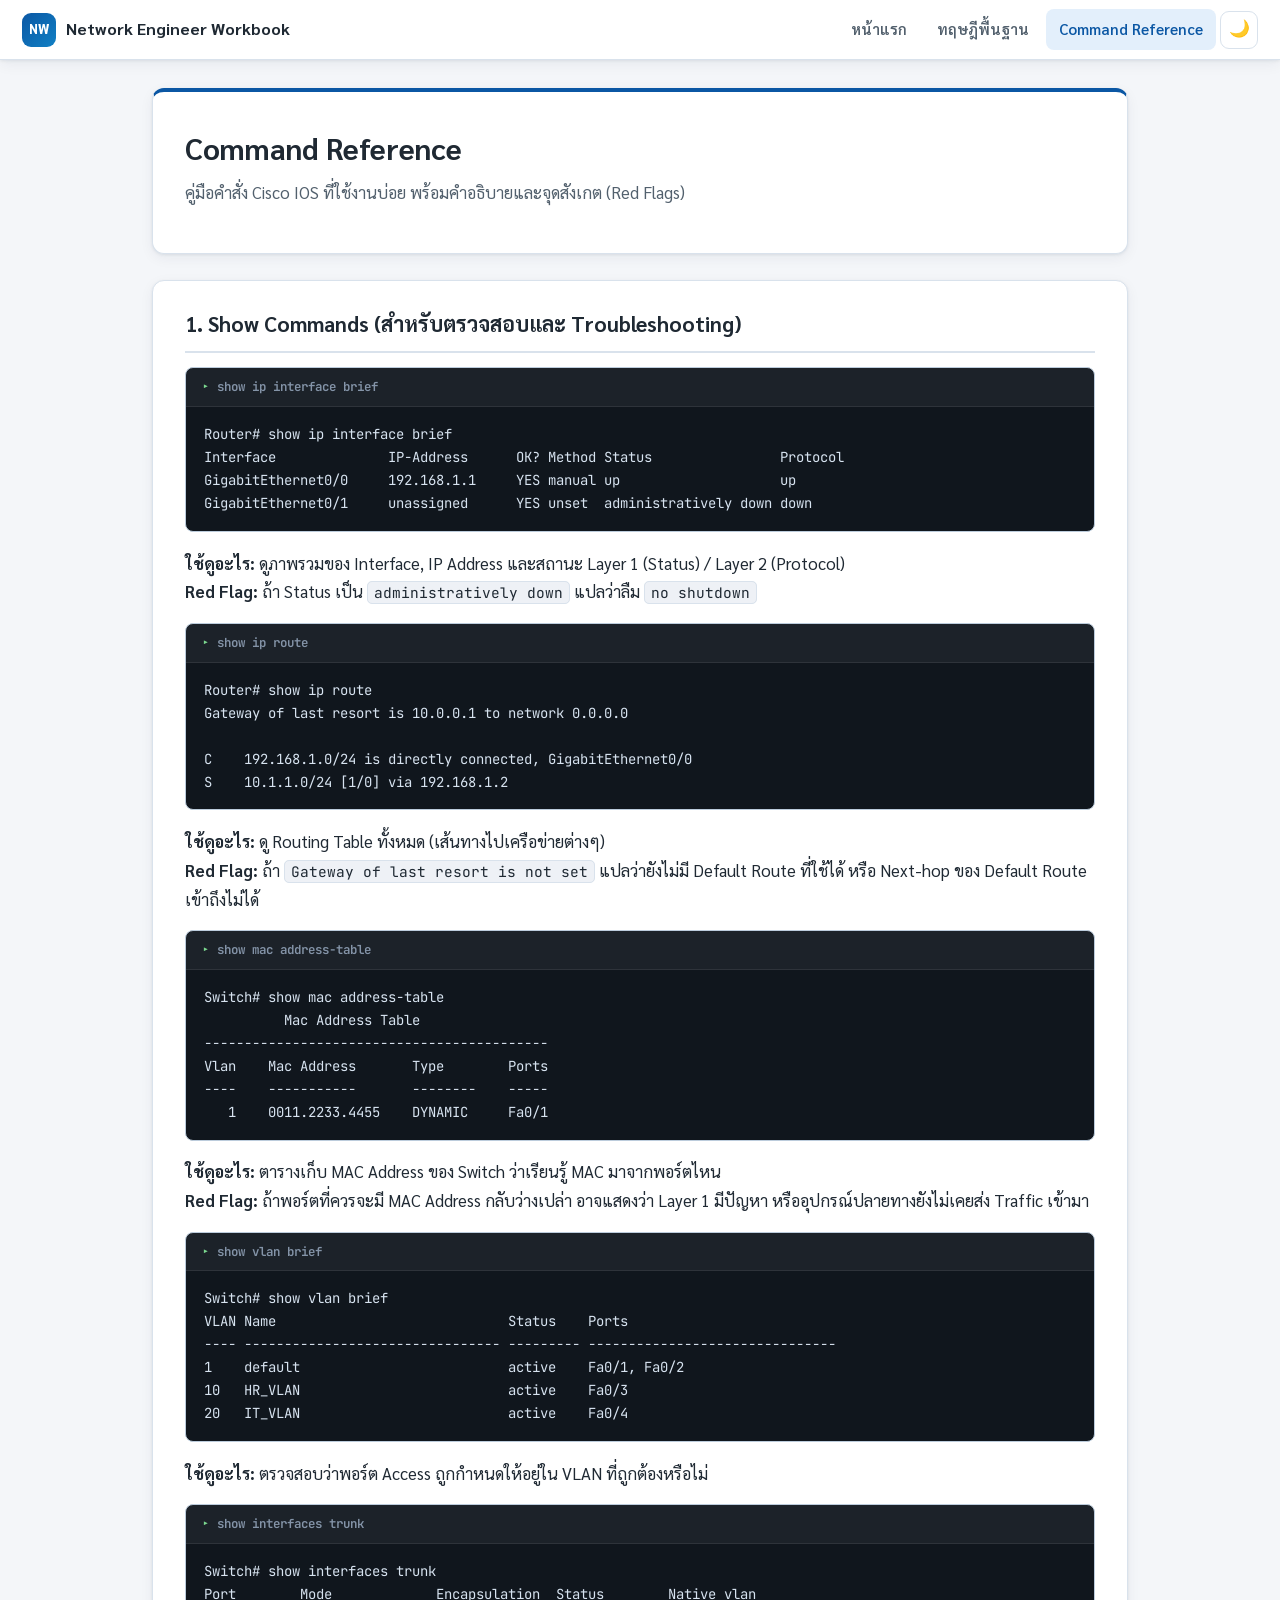
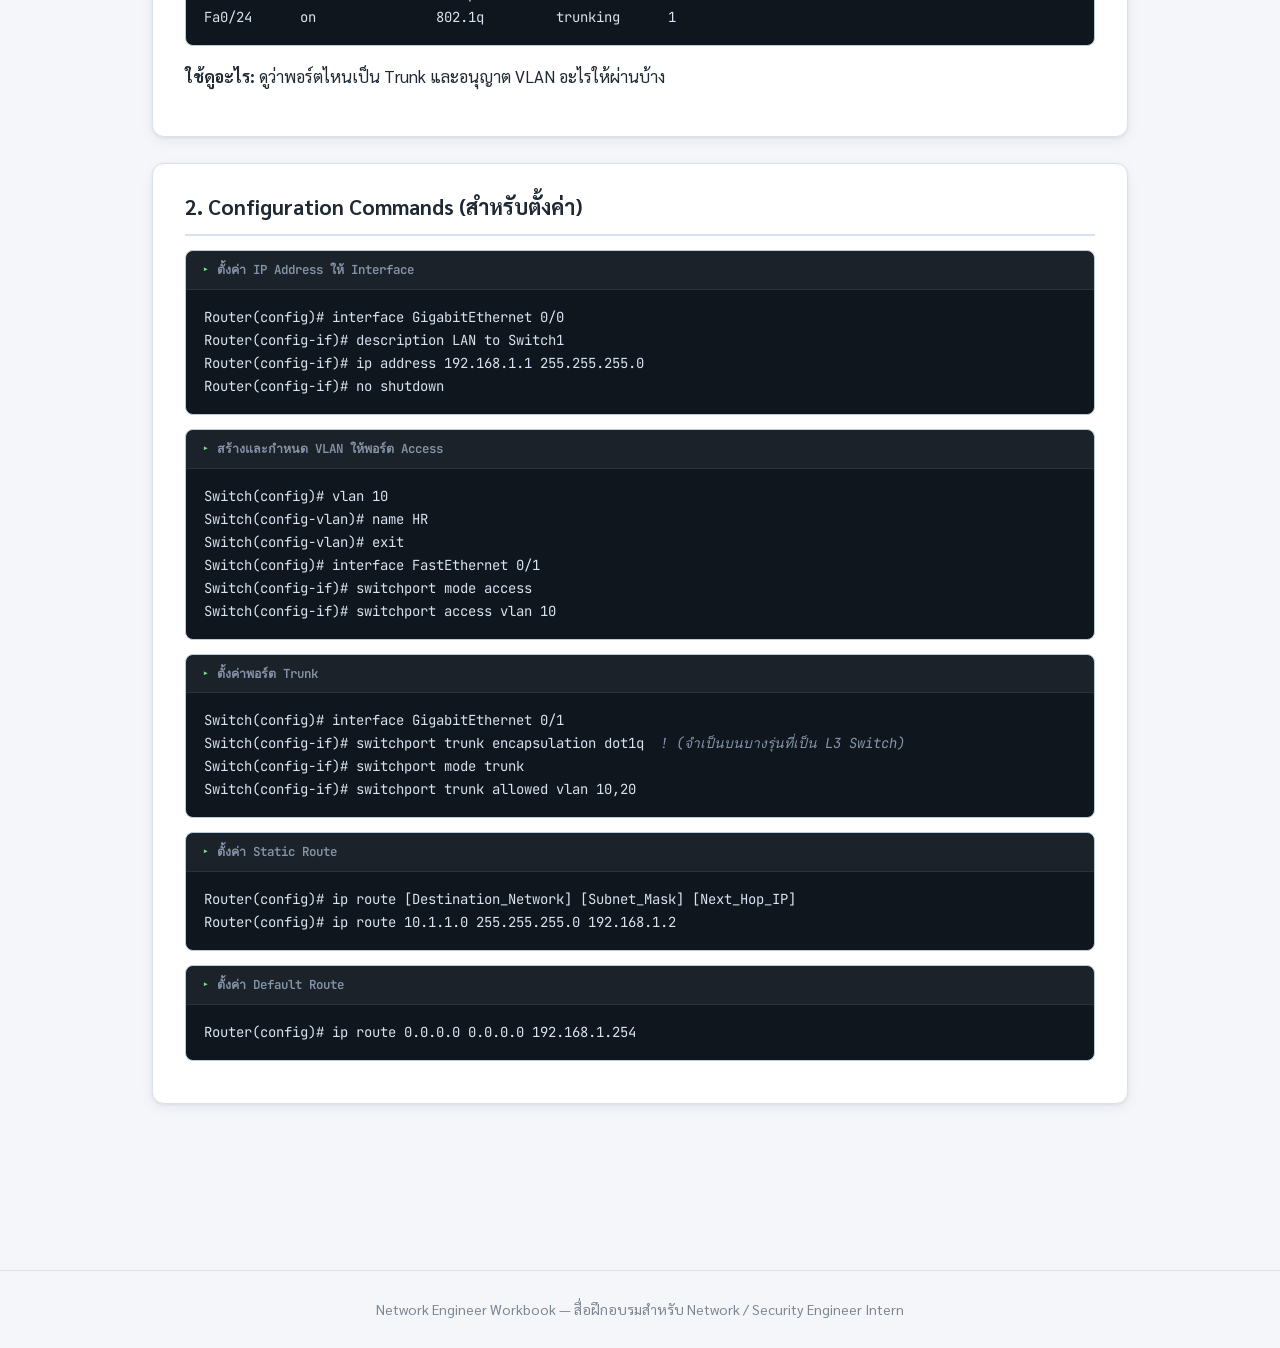
==== commands.html @ 15433c7e "feat: complete all 10 labs, fundamentals, and command reference pages" ====
<!DOCTYPE html>
<html lang="th">
<head>
  <meta charset="UTF-8">
  <meta name="viewport" content="width=device-width, initial-scale=1.0">
  <title>Command Reference | Network Engineer Workbook</title>
  <meta name="description" content="คู่มือคำสั่ง Cisco IOS ที่ใช้บ่อย">
  <link rel="preconnect" href="https://fonts.googleapis.com">
  <link rel="preconnect" href="https://fonts.gstatic.com" crossorigin>
  <link href="https://fonts.googleapis.com/css2?family=Sarabun:wght@400;500;600;700;800&family=JetBrains+Mono:wght@400;700&display=swap" rel="stylesheet">
  <link rel="stylesheet" href="assets/css/style.css">
  <link rel="icon" href="data:image/svg+xml,<svg xmlns=%22http://www.w3.org/2000/svg%22 viewBox=%220 0 100 100%22><text y=%22.9em%22 font-size=%2290%22>🌐</text></svg>">
</head>
<body data-page="commands">

  <header class="topbar">
    <a class="brand" href="index.html">
      <span class="brand-badge">NW</span>
      <span>Network Engineer Workbook</span>
    </a>
    <nav>
      <a href="index.html">หน้าแรก</a>
      <a href="fundamentals.html">ทฤษฎีพื้นฐาน</a>
      <a href="commands.html" class="active">Command Reference</a>
      <button class="theme-toggle" type="button" aria-label="สลับโหมดสว่าง/มืด">🌙</button>
    </nav>
  </header>

  <div class="layout single">
    <main class="content">
      <header class="lab-header">
        <h1>Command Reference</h1>
        <p class="lab-sub">คู่มือคำสั่ง Cisco IOS ที่ใช้งานบ่อย พร้อมคำอธิบายและจุดสังเกต (Red Flags)</p>
      </header>

      <section class="section-card">
        <h2>1. Show Commands (สำหรับตรวจสอบและ Troubleshooting)</h2>
        
        <div class="cli">
          <div class="cli-title">show ip interface brief</div>
<pre>Router# show ip interface brief
Interface              IP-Address      OK? Method Status                Protocol
GigabitEthernet0/0     192.168.1.1     YES manual up                    up
GigabitEthernet0/1     unassigned      YES unset  administratively down down</pre>
        </div>
        <p><strong>ใช้ดูอะไร:</strong> ดูภาพรวมของ Interface, IP Address และสถานะ Layer 1 (Status) / Layer 2 (Protocol)<br>
        <strong>Red Flag:</strong> ถ้า Status เป็น <code>administratively down</code> แปลว่าลืม <code>no shutdown</code></p>

        <div class="cli">
          <div class="cli-title">show ip route</div>
<pre>Router# show ip route
Gateway of last resort is 10.0.0.1 to network 0.0.0.0

C    192.168.1.0/24 is directly connected, GigabitEthernet0/0
S    10.1.1.0/24 [1/0] via 192.168.1.2</pre>
        </div>
        <p><strong>ใช้ดูอะไร:</strong> ดู Routing Table ทั้งหมด (เส้นทางไปเครือข่ายต่างๆ)<br>
        <strong>Red Flag:</strong> ถ้า <code>Gateway of last resort is not set</code> แปลว่ายังไม่มี Default Route ที่ใช้ได้ หรือ Next-hop ของ Default Route เข้าถึงไม่ได้</p>

        <div class="cli">
          <div class="cli-title">show mac address-table</div>
<pre>Switch# show mac address-table
          Mac Address Table
-------------------------------------------
Vlan    Mac Address       Type        Ports
----    -----------       --------    -----
   1    0011.2233.4455    DYNAMIC     Fa0/1</pre>
        </div>
        <p><strong>ใช้ดูอะไร:</strong> ตารางเก็บ MAC Address ของ Switch ว่าเรียนรู้ MAC มาจากพอร์ตไหน<br>
        <strong>Red Flag:</strong> ถ้าพอร์ตที่ควรจะมี MAC Address กลับว่างเปล่า อาจแสดงว่า Layer 1 มีปัญหา หรืออุปกรณ์ปลายทางยังไม่เคยส่ง Traffic เข้ามา</p>

        <div class="cli">
          <div class="cli-title">show vlan brief</div>
<pre>Switch# show vlan brief
VLAN Name                             Status    Ports
---- -------------------------------- --------- -------------------------------
1    default                          active    Fa0/1, Fa0/2
10   HR_VLAN                          active    Fa0/3
20   IT_VLAN                          active    Fa0/4</pre>
        </div>
        <p><strong>ใช้ดูอะไร:</strong> ตรวจสอบว่าพอร์ต Access ถูกกำหนดให้อยู่ใน VLAN ที่ถูกต้องหรือไม่</p>

        <div class="cli">
          <div class="cli-title">show interfaces trunk</div>
<pre>Switch# show interfaces trunk
Port        Mode             Encapsulation  Status        Native vlan
Fa0/24      on               802.1q         trunking      1</pre>
        </div>
        <p><strong>ใช้ดูอะไร:</strong> ดูว่าพอร์ตไหนเป็น Trunk และอนุญาต VLAN อะไรให้ผ่านบ้าง</p>
      </section>

      <section class="section-card">
        <h2>2. Configuration Commands (สำหรับตั้งค่า)</h2>

        <div class="cli">
          <div class="cli-title">ตั้งค่า IP Address ให้ Interface</div>
<pre>Router(config)# interface GigabitEthernet 0/0
Router(config-if)# description LAN to Switch1
Router(config-if)# ip address 192.168.1.1 255.255.255.0
Router(config-if)# no shutdown</pre>
        </div>

        <div class="cli">
          <div class="cli-title">สร้างและกำหนด VLAN ให้พอร์ต Access</div>
<pre>Switch(config)# vlan 10
Switch(config-vlan)# name HR
Switch(config-vlan)# exit
Switch(config)# interface FastEthernet 0/1
Switch(config-if)# switchport mode access
Switch(config-if)# switchport access vlan 10</pre>
        </div>

        <div class="cli">
          <div class="cli-title">ตั้งค่าพอร์ต Trunk</div>
<pre>Switch(config)# interface GigabitEthernet 0/1
Switch(config-if)# switchport trunk encapsulation dot1q  <span class="c">! (จำเป็นบนบางรุ่นที่เป็น L3 Switch)</span>
Switch(config-if)# switchport mode trunk
Switch(config-if)# switchport trunk allowed vlan 10,20</pre>
        </div>

        <div class="cli">
          <div class="cli-title">ตั้งค่า Static Route</div>
<pre>Router(config)# ip route [Destination_Network] [Subnet_Mask] [Next_Hop_IP]
Router(config)# ip route 10.1.1.0 255.255.255.0 192.168.1.2</pre>
        </div>

        <div class="cli">
          <div class="cli-title">ตั้งค่า Default Route</div>
<pre>Router(config)# ip route 0.0.0.0 0.0.0.0 192.168.1.254</pre>
        </div>
      </section>
    </main>
  </div>

  <footer class="site-footer">
    Network Engineer Workbook — สื่อฝึกอบรมสำหรับ Network / Security Engineer Intern
  </footer>
  <script src="assets/js/main.js"></script>
</body>
</html>
---- assets/css/style.css ----
/* ============================================================
   Network Engineer Workbook — Design System
   Cisco-style training workbook (Thai) for SI intern training
   ============================================================ */

:root {
  --font-body: "Sarabun", "Noto Sans Thai", "Segoe UI", Tahoma, system-ui, sans-serif;
  --font-mono: "JetBrains Mono", "SFMono-Regular", Consolas, "Courier New", monospace;

  /* Light theme (default) */
  --bg: #f4f6f9;
  --bg-card: #ffffff;
  --bg-soft: #eef1f6;
  --text: #1f2933;
  --text-soft: #52606d;
  --text-faint: #7b8794;
  --border: #d9e2ec;
  --border-strong: #bcccdc;

  --primary: #0b57a4;        /* Cisco-ish blue */
  --primary-soft: #e3effb;
  --primary-strong: #084079;
  --accent: #0e7c66;         /* teal-green for success/verify */
  --accent-soft: #dcf3ee;
  --warn: #b7791f;
  --warn-soft: #fdf3df;
  --danger: #c0392b;
  --danger-soft: #fdecea;
  --purple: #6b46c1;
  --purple-soft: #f0eafc;

  --cli-bg: #10161d;
  --cli-text: #d7e3f0;
  --cli-prompt: #7bd88f;
  --cli-comment: #8494a8;
  --cli-highlight: #ffd866;

  --shadow: 0 1px 3px rgba(16, 42, 67, 0.08), 0 4px 14px rgba(16, 42, 67, 0.06);
  --radius: 12px;
  --radius-sm: 8px;
  --topbar-h: 60px;
}

[data-theme="dark"] {
  --bg: #0f1720;
  --bg-card: #16212e;
  --bg-soft: #1d2a3a;
  --text: #e2e9f1;
  --text-soft: #a8b6c6;
  --text-faint: #75859a;
  --border: #263548;
  --border-strong: #34475f;

  --primary: #5aa2e8;
  --primary-soft: #14283e;
  --primary-strong: #8cc0f2;
  --accent: #4cc3a5;
  --accent-soft: #12302b;
  --warn: #e0a94f;
  --warn-soft: #33290f;
  --danger: #e2695c;
  --danger-soft: #3a1713;
  --purple: #a586e8;
  --purple-soft: #251b3d;

  --cli-bg: #0a0f14;
  --cli-text: #cfdceb;

  --shadow: 0 1px 3px rgba(0, 0, 0, 0.4), 0 4px 14px rgba(0, 0, 0, 0.3);
}

* { box-sizing: border-box; }

html { scroll-behavior: smooth; scroll-padding-top: calc(var(--topbar-h) + 16px); }

body {
  margin: 0;
  font-family: var(--font-body);
  font-size: 16.5px;
  line-height: 1.75;
  color: var(--text);
  background: var(--bg);
  -webkit-font-smoothing: antialiased;
}

h1, h2, h3, h4 { line-height: 1.35; color: var(--text); }
a { color: var(--primary); text-decoration: none; }
a:hover { text-decoration: underline; }
code {
  font-family: var(--font-mono);
  font-size: 0.88em;
  background: var(--bg-soft);
  border: 1px solid var(--border);
  border-radius: 5px;
  padding: 1px 6px;
  white-space: nowrap;
}
strong { color: var(--text); }

/* ---------- Top bar ---------- */
.topbar {
  position: sticky; top: 0; z-index: 100;
  height: var(--topbar-h);
  display: flex; align-items: center; gap: 18px;
  padding: 0 22px;
  background: var(--bg-card);
  border-bottom: 1px solid var(--border);
  box-shadow: var(--shadow);
}
.topbar .brand {
  display: flex; align-items: center; gap: 10px;
  font-weight: 700; font-size: 1.02rem; color: var(--text);
  white-space: nowrap;
}
.topbar .brand:hover { text-decoration: none; }
.brand-badge {
  display: inline-flex; align-items: center; justify-content: center;
  width: 34px; height: 34px; border-radius: 9px;
  background: linear-gradient(135deg, var(--primary), #1180c4);
  color: #fff; font-weight: 800; font-size: 0.8rem; letter-spacing: 0.5px;
}
.topbar nav { display: flex; gap: 4px; margin-left: auto; align-items: center; }
.topbar nav a {
  padding: 7px 13px; border-radius: 8px;
  color: var(--text-soft); font-weight: 600; font-size: 0.93rem;
}
.topbar nav a:hover { background: var(--bg-soft); color: var(--text); text-decoration: none; }
.topbar nav a.active { background: var(--primary-soft); color: var(--primary); }
.theme-toggle {
  border: 1px solid var(--border); background: var(--bg-card); color: var(--text-soft);
  width: 38px; height: 38px; border-radius: 9px; cursor: pointer;
  font-size: 1.05rem; line-height: 1;
}
.theme-toggle:hover { background: var(--bg-soft); }

/* ---------- Layout with sidebar (lab pages) ---------- */
.layout {
  display: grid;
  grid-template-columns: 280px minmax(0, 1fr);
  gap: 28px;
  max-width: 1340px;
  margin: 0 auto;
  padding: 28px 22px 80px;
}
.layout.single { grid-template-columns: minmax(0, 1fr); max-width: 1020px; }

.sidebar { position: sticky; top: calc(var(--topbar-h) + 24px); align-self: start; }
.toc {
  background: var(--bg-card); border: 1px solid var(--border);
  border-radius: var(--radius); padding: 16px 14px; box-shadow: var(--shadow);
}
.toc-title {
  font-size: 0.78rem; font-weight: 700; text-transform: uppercase; letter-spacing: 1px;
  color: var(--text-faint); padding: 0 10px 8px;
}
.toc a {
  display: flex; align-items: baseline; gap: 9px;
  padding: 6px 10px; border-radius: 7px; border-left: 3px solid transparent;
  color: var(--text-soft); font-size: 0.9rem; font-weight: 500;
}
.toc a .toc-num {
  font-family: var(--font-mono); font-size: 0.72rem; font-weight: 700;
  color: var(--text-faint); min-width: 18px;
}
.toc a:hover { background: var(--bg-soft); text-decoration: none; }
.toc a.active {
  background: var(--primary-soft); color: var(--primary);
  border-left-color: var(--primary); font-weight: 700;
}
.toc a.active .toc-num { color: var(--primary); }

/* ---------- Lab header ---------- */
.lab-header {
  background: var(--bg-card); border: 1px solid var(--border);
  border-radius: var(--radius); box-shadow: var(--shadow);
  padding: 30px 32px; margin-bottom: 26px;
  border-top: 4px solid var(--primary);
}
.lab-header .lab-kicker {
  font-family: var(--font-mono); font-size: 0.82rem; font-weight: 700;
  color: var(--primary); letter-spacing: 1.5px; text-transform: uppercase;
}
.lab-header h1 { margin: 6px 0 10px; font-size: 1.85rem; }
.lab-header .lab-sub { color: var(--text-soft); margin: 0 0 16px; max-width: 62ch; }
.badges { display: flex; flex-wrap: wrap; gap: 8px; }
.badge {
  display: inline-flex; align-items: center; gap: 6px;
  font-size: 0.8rem; font-weight: 700; padding: 4px 12px; border-radius: 999px;
  border: 1px solid transparent;
}
.badge.level-basic   { background: var(--accent-soft); color: var(--accent); }
.badge.level-mid     { background: var(--warn-soft); color: var(--warn); }
.badge.level-hard    { background: var(--danger-soft); color: var(--danger); }
.badge.level-exam    { background: var(--purple-soft); color: var(--purple); }
.badge.time          { background: var(--bg-soft); color: var(--text-soft); }
.badge.topic         { background: var(--primary-soft); color: var(--primary); }

/* ---------- Section cards ---------- */
.section-card {
  background: var(--bg-card); border: 1px solid var(--border);
  border-radius: var(--radius); box-shadow: var(--shadow);
  padding: 28px 32px; margin-bottom: 26px;
}
.section-card > h2 {
  display: flex; align-items: center; gap: 12px;
  margin: 0 0 4px; font-size: 1.32rem;
  padding-bottom: 14px; border-bottom: 2px solid var(--border);
}
.section-num {
  display: inline-flex; align-items: center; justify-content: center;
  min-width: 34px; height: 34px; border-radius: 9px;
  background: var(--primary-soft); color: var(--primary);
  font-family: var(--font-mono); font-size: 0.95rem; font-weight: 800;
}
.section-card > h2 + p, .section-card > h2 ~ .section-intro { color: var(--text-soft); }
.section-card h3 { font-size: 1.08rem; margin: 26px 0 10px; }
.section-card h3:first-of-type { margin-top: 18px; }

/* ---------- ASCII topology ---------- */
.topology-box {
  background: var(--cli-bg); color: var(--cli-text);
  border-radius: var(--radius-sm); border: 1px solid var(--border-strong);
  padding: 22px 26px; overflow-x: auto; margin: 16px 0;
}
.topology-box pre {
  margin: 0; font-family: var(--font-mono); font-size: 0.92rem; line-height: 1.5;
  color: var(--cli-text);
}

/* ---------- Tables ---------- */
.table-wrap { overflow-x: auto; margin: 16px 0; border: 1px solid var(--border); border-radius: var(--radius-sm); }
table.data {
  width: 100%; border-collapse: collapse; font-size: 0.92rem; background: var(--bg-card);
}
table.data th {
  background: var(--bg-soft); color: var(--text-soft);
  font-size: 0.8rem; text-transform: uppercase; letter-spacing: 0.6px;
  text-align: left; padding: 10px 14px; border-bottom: 2px solid var(--border-strong);
  white-space: nowrap;
}
table.data td { padding: 9px 14px; border-bottom: 1px solid var(--border); vertical-align: top; }
table.data tr:last-child td { border-bottom: none; }
table.data td code { white-space: nowrap; }
table.data .mono { font-family: var(--font-mono); font-size: 0.86rem; white-space: nowrap; }

/* ---------- Cisco CLI blocks ---------- */
.cli {
  background: var(--cli-bg); color: var(--cli-text);
  border-radius: var(--radius-sm); border: 1px solid var(--border-strong);
  margin: 14px 0; overflow: hidden;
}
.cli-title {
  display: flex; align-items: center; gap: 8px;
  padding: 8px 16px; font-family: var(--font-mono); font-size: 0.78rem; font-weight: 600;
  color: var(--cli-comment); background: rgba(255, 255, 255, 0.05);
  border-bottom: 1px solid rgba(255, 255, 255, 0.08);
}
.cli-title::before { content: "▸"; color: var(--cli-prompt); }
.cli pre {
  margin: 0; padding: 16px 18px; overflow-x: auto;
  font-family: var(--font-mono); font-size: 0.87rem; line-height: 1.65;
}
.cli .c { color: var(--cli-comment); font-style: italic; }   /* comment */
.cli .p { color: var(--cli-prompt); font-weight: 700; }      /* prompt */
.cli .hl { color: var(--cli-highlight); font-weight: 700; }  /* highlight */
.cli .bad { color: #ff7a70; font-weight: 700; }              /* wrong/planted error */

/* ---------- Callouts ---------- */
.callout {
  display: flex; gap: 14px; align-items: flex-start;
  border-radius: var(--radius-sm); padding: 16px 18px; margin: 16px 0;
  border: 1px solid var(--border); background: var(--bg-soft);
  font-size: 0.95rem;
}
.callout .co-icon { font-size: 1.25rem; line-height: 1.4; }
.callout .co-body { min-width: 0; }
.callout .co-body > :first-child { margin-top: 0; }
.callout .co-body > :last-child { margin-bottom: 0; }
.callout .co-title { font-weight: 700; display: block; margin-bottom: 2px; }
.callout.info    { background: var(--primary-soft); border-color: color-mix(in srgb, var(--primary) 30%, transparent); }
.callout.tip     { background: var(--accent-soft);  border-color: color-mix(in srgb, var(--accent) 30%, transparent); }
.callout.warn    { background: var(--warn-soft);    border-color: color-mix(in srgb, var(--warn) 35%, transparent); }
.callout.danger  { background: var(--danger-soft);  border-color: color-mix(in srgb, var(--danger) 30%, transparent); }
.callout.think   { background: var(--purple-soft);  border-color: color-mix(in srgb, var(--purple) 30%, transparent); }

/* ---------- Task list ---------- */
.task-list { list-style: none; margin: 16px 0; padding: 0; counter-reset: task; }
.task-list > li {
  position: relative; counter-increment: task;
  border: 1px solid var(--border); border-radius: var(--radius-sm);
  background: var(--bg-card); padding: 14px 18px 14px 58px; margin-bottom: 12px;
}
.task-list > li::before {
  content: counter(task);
  position: absolute; left: 14px; top: 14px;
  width: 30px; height: 30px; border-radius: 8px;
  display: flex; align-items: center; justify-content: center;
  background: var(--primary-soft); color: var(--primary);
  font-family: var(--font-mono); font-weight: 800; font-size: 0.88rem;
}
.task-list > li .task-title { font-weight: 700; display: block; margin-bottom: 3px; }
.task-list > li p { margin: 4px 0; }
.task-check { position: absolute; right: 14px; top: 16px; width: 19px; height: 19px; accent-color: var(--accent); cursor: pointer; }
.task-list > li.done { border-color: color-mix(in srgb, var(--accent) 45%, transparent); background: color-mix(in srgb, var(--accent-soft) 45%, var(--bg-card)); }
.task-list > li.done .task-title { color: var(--accent); }

/* ---------- Verification command cards ---------- */
.verify-grid { display: grid; gap: 14px; margin-top: 16px; }
.verify-card {
  border: 1px solid var(--border); border-left: 4px solid var(--accent);
  border-radius: var(--radius-sm); padding: 14px 18px; background: var(--bg-card);
}
.verify-card .vc-cmd {
  font-family: var(--font-mono); font-weight: 700; font-size: 0.95rem;
  color: var(--accent); margin-bottom: 4px; overflow-wrap: anywhere;
}
.verify-card p { margin: 6px 0; font-size: 0.94rem; }
.verify-card ul { margin: 6px 0; padding-left: 20px; font-size: 0.94rem; }

/* ---------- Troubleshooting scenario cards ---------- */
.trouble-card {
  border: 1px solid var(--border); border-radius: var(--radius);
  margin: 18px 0; overflow: hidden; background: var(--bg-card);
}
.trouble-card .tc-head {
  display: flex; align-items: center; gap: 10px;
  padding: 12px 18px; background: var(--danger-soft);
  border-bottom: 1px solid var(--border);
  font-weight: 700; color: var(--danger);
}
.trouble-card .tc-body { padding: 16px 20px; }
.trouble-card dl { margin: 0; }
.trouble-card dt {
  font-weight: 700; font-size: 0.88rem; color: var(--text-soft);
  text-transform: uppercase; letter-spacing: 0.4px; margin-top: 14px;
}
.trouble-card dt:first-child { margin-top: 0; }
.trouble-card dd { margin: 4px 0 0; }
.trouble-card dd ol, .trouble-card dd ul { margin: 4px 0; padding-left: 22px; }

/* ---------- Packet flow ---------- */
.packet-flow { margin: 22px 0; padding: 0; list-style: none; counter-reset: pf; }
.packet-flow > li {
  position: relative; counter-increment: pf;
  margin: 0 0 0 22px; padding: 0 0 22px 34px;
  border-left: 2px solid var(--border-strong);
}
.packet-flow > li:last-child { border-left-color: transparent; padding-bottom: 4px; }
.packet-flow > li::before {
  content: counter(pf);
  position: absolute; left: -17px; top: 0;
  width: 32px; height: 32px; border-radius: 50%;
  display: flex; align-items: center; justify-content: center;
  background: var(--primary); color: #fff;
  font-family: var(--font-mono); font-weight: 800; font-size: 0.85rem;
  box-shadow: 0 0 0 4px var(--bg-card);
}
.packet-flow .pf-device {
  display: inline-block; font-weight: 800; color: var(--primary);
  font-size: 1.0rem; margin-bottom: 2px;
}
.packet-flow .pf-frame {
  font-family: var(--font-mono); font-size: 0.8rem;
  background: var(--bg-soft); border: 1px dashed var(--border-strong);
  border-radius: 6px; padding: 7px 12px; margin-top: 8px;
  overflow-x: auto; white-space: nowrap;
}
.packet-flow p { margin: 4px 0; font-size: 0.96rem; }

/* ---------- Reviewer questions ---------- */
.reviewer-q {
  border: 1px solid var(--border); border-left: 4px solid var(--purple);
  border-radius: var(--radius-sm); background: var(--bg-card);
  padding: 14px 18px; margin: 14px 0;
}
.reviewer-q .rq-label {
  font-size: 0.75rem; font-weight: 800; letter-spacing: 1px;
  color: var(--purple); text-transform: uppercase;
}
.reviewer-q .rq-q { font-weight: 700; margin: 4px 0 6px; font-size: 1.02rem; }
.reviewer-q .rq-hint { font-size: 0.9rem; color: var(--text-soft); }

/* ---------- Hidden traps ---------- */
.trap-banner {
  display: flex; gap: 16px; align-items: flex-start;
  border: 1px dashed color-mix(in srgb, var(--warn) 55%, transparent);
  background: var(--warn-soft); border-radius: var(--radius-sm);
  padding: 18px 20px; margin: 16px 0;
}
.trap-banner .tb-icon { font-size: 1.6rem; }
.trap-count {
  display: inline-flex; align-items: center; justify-content: center;
  background: var(--warn); color: #fff; border-radius: 999px;
  font-weight: 800; font-size: 0.85rem; padding: 2px 12px;
}

/* ---------- Answer key ---------- */
.answer-zone {
  border: 2px solid color-mix(in srgb, var(--danger) 35%, transparent);
  background: var(--bg-card);
}
.answer-zone > h2 { border-bottom-color: color-mix(in srgb, var(--danger) 30%, transparent); }
.answer-zone .answer-warning {
  background: var(--danger-soft); border: 1px solid color-mix(in srgb, var(--danger) 30%, transparent);
  border-radius: var(--radius-sm); padding: 14px 18px; margin: 16px 0;
  font-size: 0.95rem;
}
details.answer {
  border: 1px solid var(--border); border-radius: var(--radius-sm);
  margin: 14px 0; background: var(--bg-card); overflow: hidden;
}
details.answer > summary {
  cursor: pointer; list-style: none;
  display: flex; align-items: center; gap: 10px;
  padding: 14px 18px; font-weight: 700;
  background: var(--bg-soft); user-select: none;
}
details.answer > summary::-webkit-details-marker { display: none; }
details.answer > summary::before {
  content: "🔒"; font-size: 0.95rem;
}
details.answer[open] > summary::before { content: "🔓"; }
details.answer > summary::after {
  content: "คลิกเพื่อเปิดเฉลย"; margin-left: auto;
  font-size: 0.78rem; font-weight: 600; color: var(--text-faint);
}
details.answer[open] > summary::after { content: "ซ่อนเฉลย"; }
details.answer > summary:hover { background: color-mix(in srgb, var(--bg-soft) 60%, var(--primary-soft)); }
details.answer .answer-body { padding: 6px 20px 20px; border-top: 1px solid var(--border); }
details.answer .answer-body > h4 { margin: 20px 0 8px; font-size: 1.0rem; color: var(--primary); }

/* Rubric table inside answer key */
table.data.rubric th:last-child, table.data.rubric td:last-child { text-align: right; white-space: nowrap; }

/* ---------- Lab pager ---------- */
.lab-pager { display: flex; gap: 16px; margin-top: 34px; }
.lab-pager a {
  flex: 1; display: block; padding: 16px 20px;
  border: 1px solid var(--border); border-radius: var(--radius);
  background: var(--bg-card); box-shadow: var(--shadow);
}
.lab-pager a:hover { border-color: var(--primary); text-decoration: none; }
.lab-pager .pager-label { font-size: 0.78rem; font-weight: 700; color: var(--text-faint); text-transform: uppercase; letter-spacing: 0.8px; }
.lab-pager .pager-title { font-weight: 700; color: var(--text); margin-top: 2px; }
.lab-pager a.next { text-align: right; }
.lab-pager a.disabled { visibility: hidden; }

/* ---------- Mark-complete button ---------- */
.complete-bar {
  display: flex; align-items: center; gap: 14px; flex-wrap: wrap;
  margin-top: 26px; padding: 18px 22px;
  background: var(--bg-card); border: 1px solid var(--border);
  border-radius: var(--radius); box-shadow: var(--shadow);
}
.btn {
  display: inline-flex; align-items: center; gap: 8px;
  border: 1px solid var(--border-strong); border-radius: 9px;
  background: var(--bg-card); color: var(--text);
  font-family: var(--font-body); font-size: 0.95rem; font-weight: 700;
  padding: 10px 18px; cursor: pointer;
}
.btn:hover { background: var(--bg-soft); }
.btn.primary { background: var(--primary); border-color: var(--primary); color: #fff; }
.btn.primary:hover { background: var(--primary-strong); }
.btn.done-state { background: var(--accent); border-color: var(--accent); color: #fff; }

/* ============================================================
   Index (home) page
   ============================================================ */
.hero {
  background: linear-gradient(140deg, var(--primary) 0%, #0d6cb5 55%, #0e7c66 130%);
  color: #fff; border-radius: var(--radius);
  padding: 46px 44px; margin-bottom: 30px;
  box-shadow: var(--shadow);
}
.hero .hero-kicker {
  font-family: var(--font-mono); font-size: 0.8rem; font-weight: 700;
  letter-spacing: 2px; text-transform: uppercase; opacity: 0.85;
}
.hero h1 { margin: 10px 0 12px; font-size: 2.1rem; color: #fff; }
.hero p { max-width: 68ch; margin: 0 0 8px; opacity: 0.94; font-size: 1.05rem; }
.hero .hero-badges { margin-top: 18px; display: flex; flex-wrap: wrap; gap: 8px; }
.hero .badge { background: rgba(255, 255, 255, 0.16); color: #fff; border: 1px solid rgba(255,255,255,0.25); }

.progress-panel {
  background: var(--bg-card); border: 1px solid var(--border);
  border-radius: var(--radius); box-shadow: var(--shadow);
  padding: 22px 26px; margin-bottom: 30px;
}
.progress-panel h2 { margin: 0 0 12px; font-size: 1.15rem; }
.progress-track {
  height: 14px; border-radius: 999px; background: var(--bg-soft);
  border: 1px solid var(--border); overflow: hidden;
}
.progress-fill {
  height: 100%; width: 0%;
  background: linear-gradient(90deg, var(--primary), var(--accent));
  border-radius: 999px; transition: width 0.5s ease;
}
.progress-text { margin-top: 8px; font-size: 0.9rem; color: var(--text-soft); }

.section-title { font-size: 1.4rem; margin: 36px 0 16px; display: flex; align-items: center; gap: 10px; }

.lab-grid { display: grid; grid-template-columns: repeat(auto-fill, minmax(300px, 1fr)); gap: 18px; }
.lab-card {
  display: flex; flex-direction: column; gap: 10px;
  background: var(--bg-card); border: 1px solid var(--border);
  border-radius: var(--radius); box-shadow: var(--shadow);
  padding: 20px 22px; position: relative;
  transition: transform 0.15s ease, border-color 0.15s ease;
}
.lab-card:hover { transform: translateY(-3px); border-color: var(--primary); text-decoration: none; }
.lab-card .lc-num {
  font-family: var(--font-mono); font-weight: 800; font-size: 0.78rem;
  color: var(--primary); letter-spacing: 1.2px;
}
.lab-card .lc-title { font-weight: 700; font-size: 1.06rem; color: var(--text); }
.lab-card .lc-desc { font-size: 0.9rem; color: var(--text-soft); flex: 1; }
.lab-card .lc-foot { display: flex; align-items: center; gap: 8px; flex-wrap: wrap; }
.lab-card .lc-check {
  position: absolute; top: 16px; right: 16px;
  width: 26px; height: 26px; border-radius: 50%;
  display: flex; align-items: center; justify-content: center;
  background: var(--bg-soft); border: 1px solid var(--border);
  color: transparent; font-size: 0.8rem; font-weight: 800;
}
.lab-card.completed .lc-check { background: var(--accent); border-color: var(--accent); color: #fff; }
.lab-card.completed { border-color: color-mix(in srgb, var(--accent) 50%, transparent); }

.doc-grid { display: grid; grid-template-columns: repeat(auto-fill, minmax(300px, 1fr)); gap: 18px; }
.doc-card {
  display: flex; gap: 16px; align-items: flex-start;
  background: var(--bg-card); border: 1px solid var(--border);
  border-radius: var(--radius); box-shadow: var(--shadow); padding: 20px 22px;
  transition: transform 0.15s ease, border-color 0.15s ease;
}
.doc-card:hover { transform: translateY(-3px); border-color: var(--primary); text-decoration: none; }
.doc-card .dc-icon { font-size: 1.7rem; }
.doc-card .dc-title { font-weight: 700; color: var(--text); }
.doc-card .dc-desc { font-size: 0.9rem; color: var(--text-soft); margin-top: 2px; }

.howto-steps { list-style: none; margin: 16px 0 0; padding: 0; display: grid; gap: 12px; }
.howto-steps li {
  display: flex; gap: 14px; align-items: flex-start;
  background: var(--bg-card); border: 1px solid var(--border);
  border-radius: var(--radius-sm); padding: 14px 18px;
}
.howto-steps .hs-num {
  flex-shrink: 0; width: 30px; height: 30px; border-radius: 8px;
  display: flex; align-items: center; justify-content: center;
  background: var(--primary-soft); color: var(--primary);
  font-family: var(--font-mono); font-weight: 800;
}

.site-footer {
  margin-top: 60px; padding: 26px 22px; text-align: center;
  color: var(--text-faint); font-size: 0.88rem;
  border-top: 1px solid var(--border);
}

/* ---------- Back to top ---------- */
.back-top {
  position: fixed; right: 24px; bottom: 24px; z-index: 90;
  width: 44px; height: 44px; border-radius: 12px;
  border: 1px solid var(--border-strong); background: var(--bg-card); color: var(--text-soft);
  font-size: 1.1rem; cursor: pointer; box-shadow: var(--shadow);
  opacity: 0; pointer-events: none; transition: opacity 0.25s ease;
}
.back-top.show { opacity: 1; pointer-events: auto; }
.back-top:hover { color: var(--primary); border-color: var(--primary); }

/* ---------- Responsive ---------- */
@media (max-width: 1000px) {
  .layout { grid-template-columns: minmax(0, 1fr); }
  .sidebar { position: static; order: -1; }
  .toc { display: none; }
  .toc.open { display: block; }
  .toc-mobile-toggle {
    display: block; width: 100%; text-align: left;
    margin-bottom: 8px;
  }
}
@media (min-width: 1001px) { .toc-mobile-toggle { display: none; } }
@media (max-width: 720px) {
  body { font-size: 15.5px; }
  .topbar { padding: 0 14px; gap: 10px; }
  .topbar nav a { padding: 6px 9px; font-size: 0.85rem; }
  .section-card, .lab-header { padding: 20px 18px; }
  .hero { padding: 30px 24px; }
  .hero h1 { font-size: 1.6rem; }
  .lab-pager { flex-direction: column; }
  .lab-pager a.disabled { display: none; }
}

/* ---------- Print ---------- */
@media print {
  .topbar, .sidebar, .back-top, .complete-bar, .lab-pager, .theme-toggle, .toc-mobile-toggle { display: none !important; }
  body { background: #fff; color: #000; font-size: 12pt; }
  .layout { display: block; padding: 0; max-width: none; }
  .section-card, .lab-header { box-shadow: none; border: 1px solid #ccc; break-inside: avoid-page; }
  .cli, .topology-box { border: 1px solid #999; }
  details.answer { break-inside: avoid-page; }
  a { color: #000; }
}
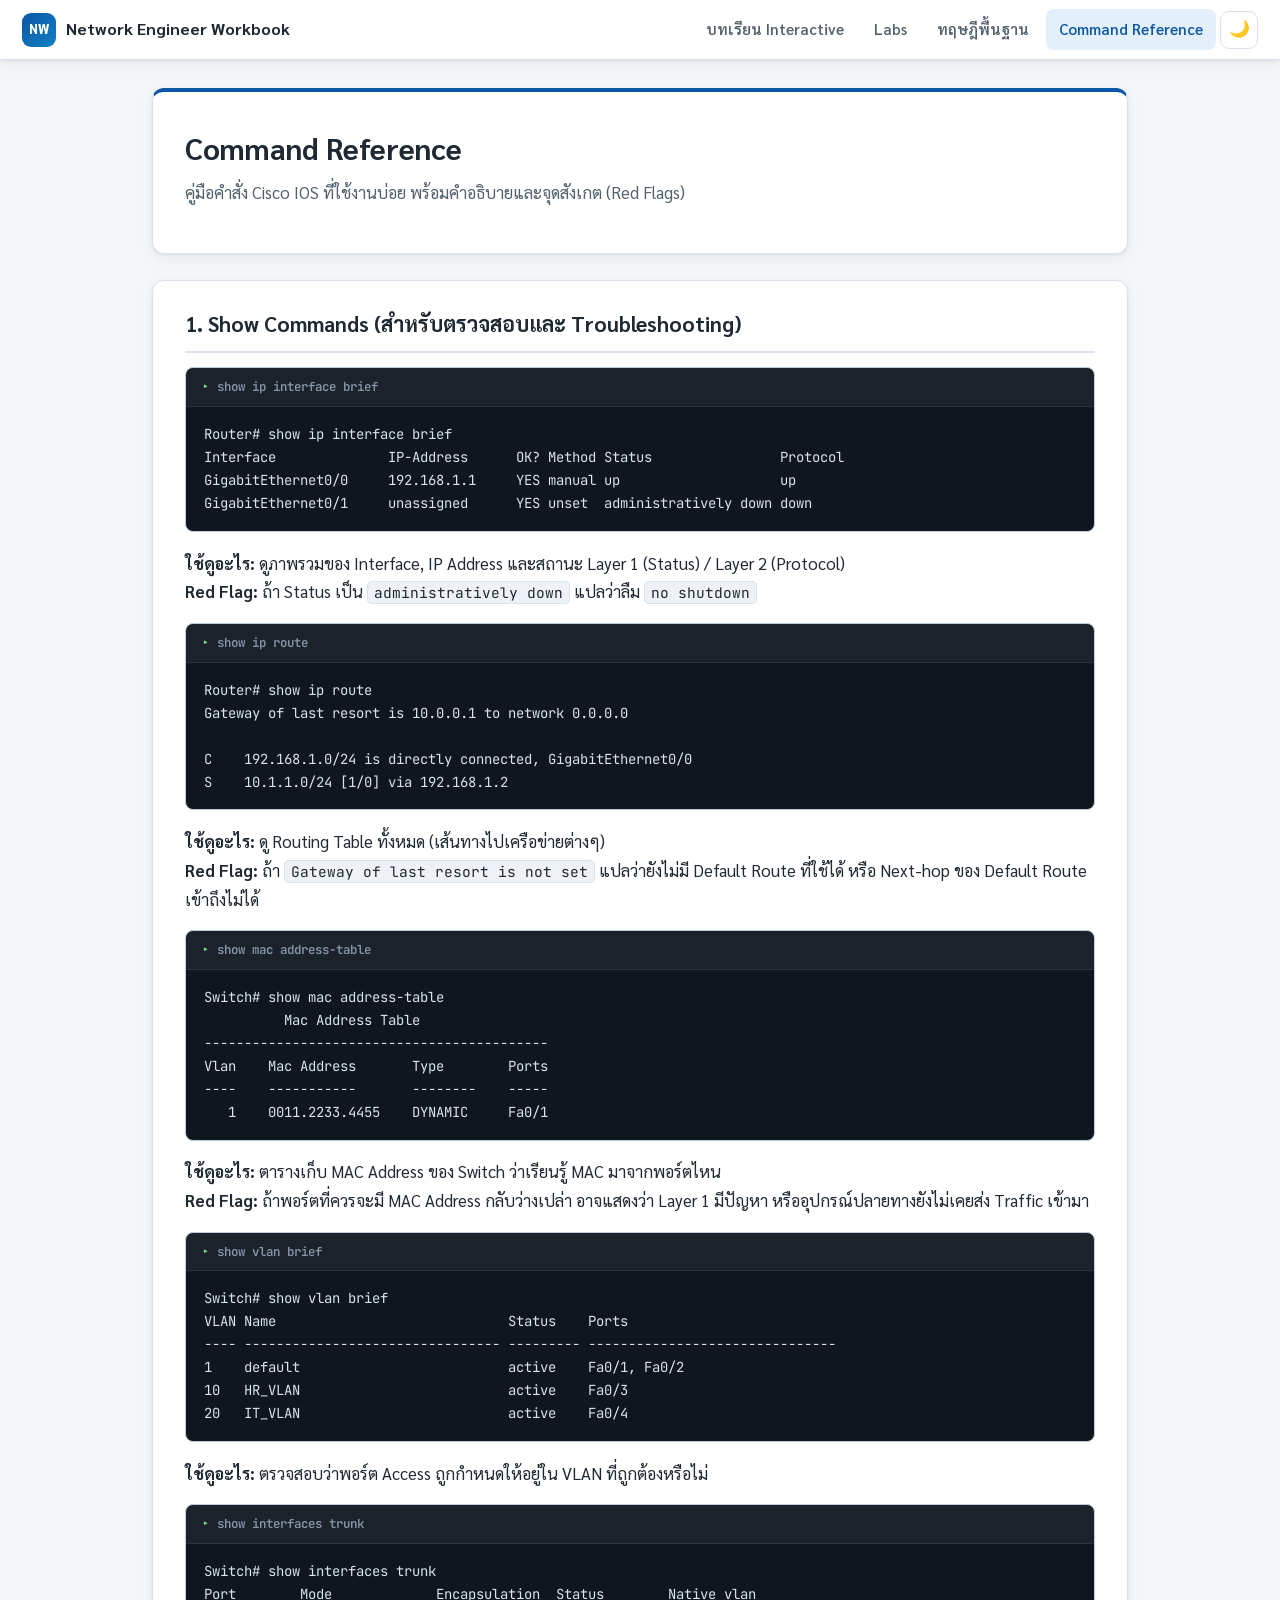
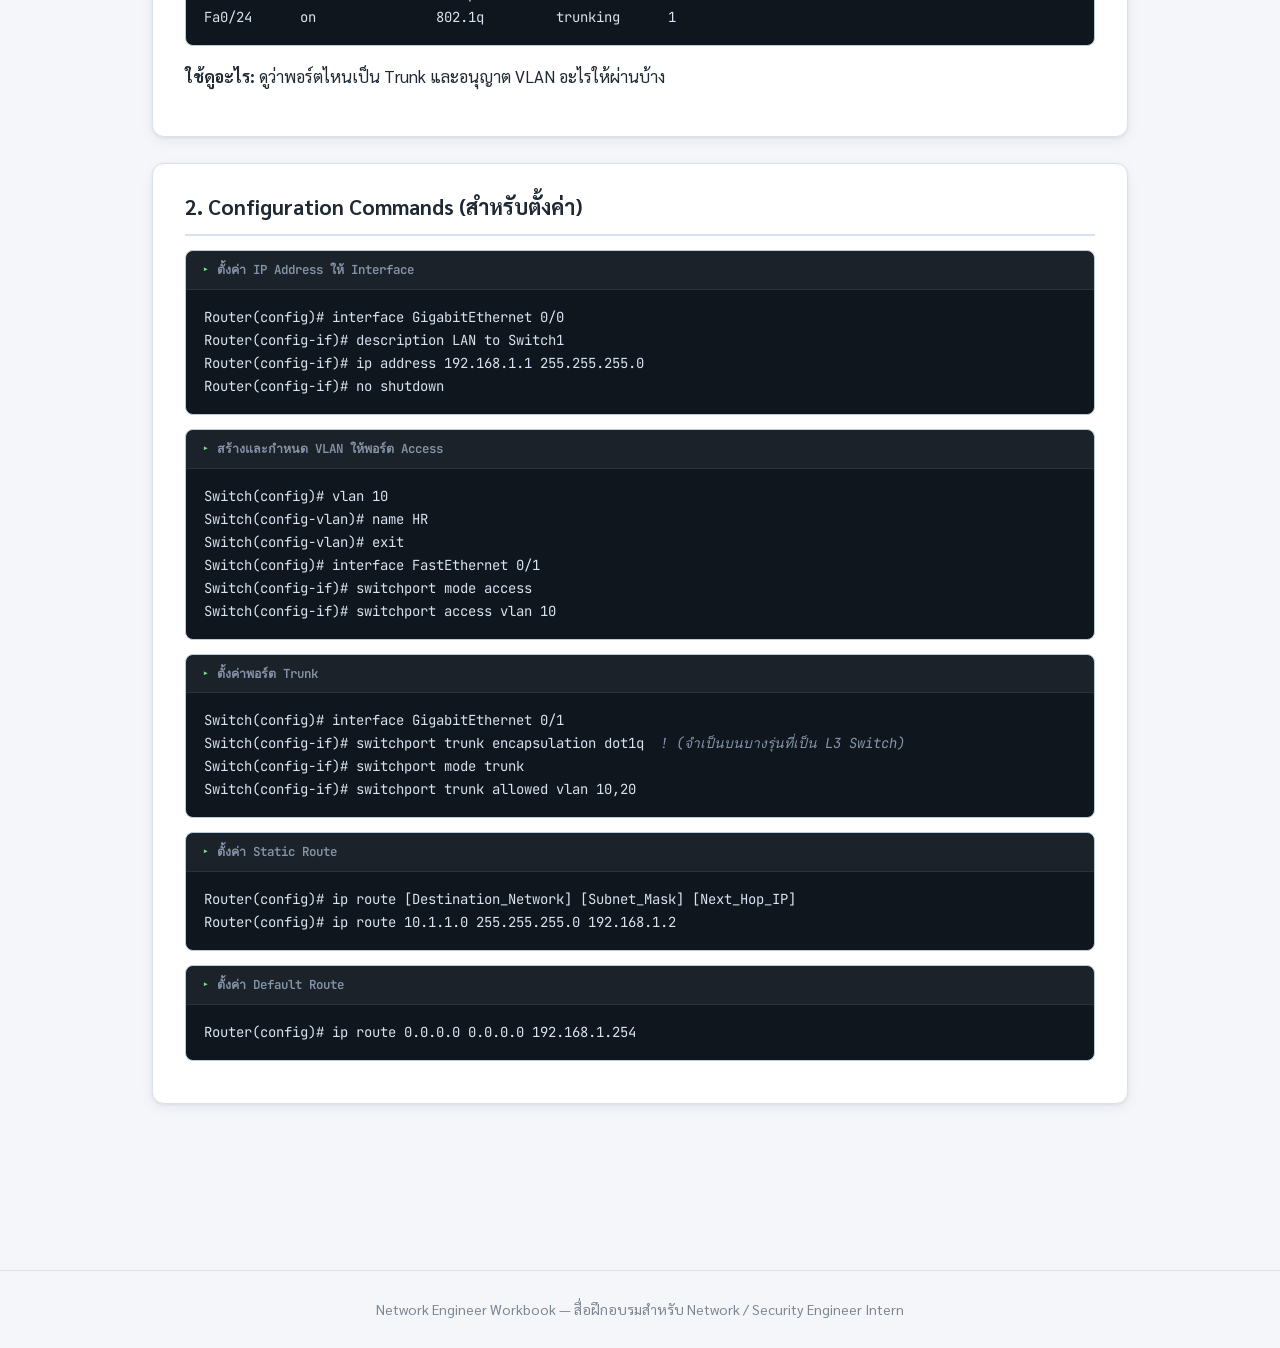
==== commit 21d345be: "feat: add interactive "Packet Journey" lesson as default home page สร้างหน้า index.html ใหม่เป็นบทเร" ====
--- a/commands.html
+++ b/commands.html
@@ -19,7 +19,8 @@
       <span>Network Engineer Workbook</span>
     </a>
     <nav>
-      <a href="index.html">หน้าแรก</a>
+      <a href="index.html">บทเรียน Interactive</a>
+      <a href="workbook.html">Labs</a>
       <a href="fundamentals.html">ทฤษฎีพื้นฐาน</a>
       <a href="commands.html" class="active">Command Reference</a>
       <button class="theme-toggle" type="button" aria-label="สลับโหมดสว่าง/มืด">🌙</button>
